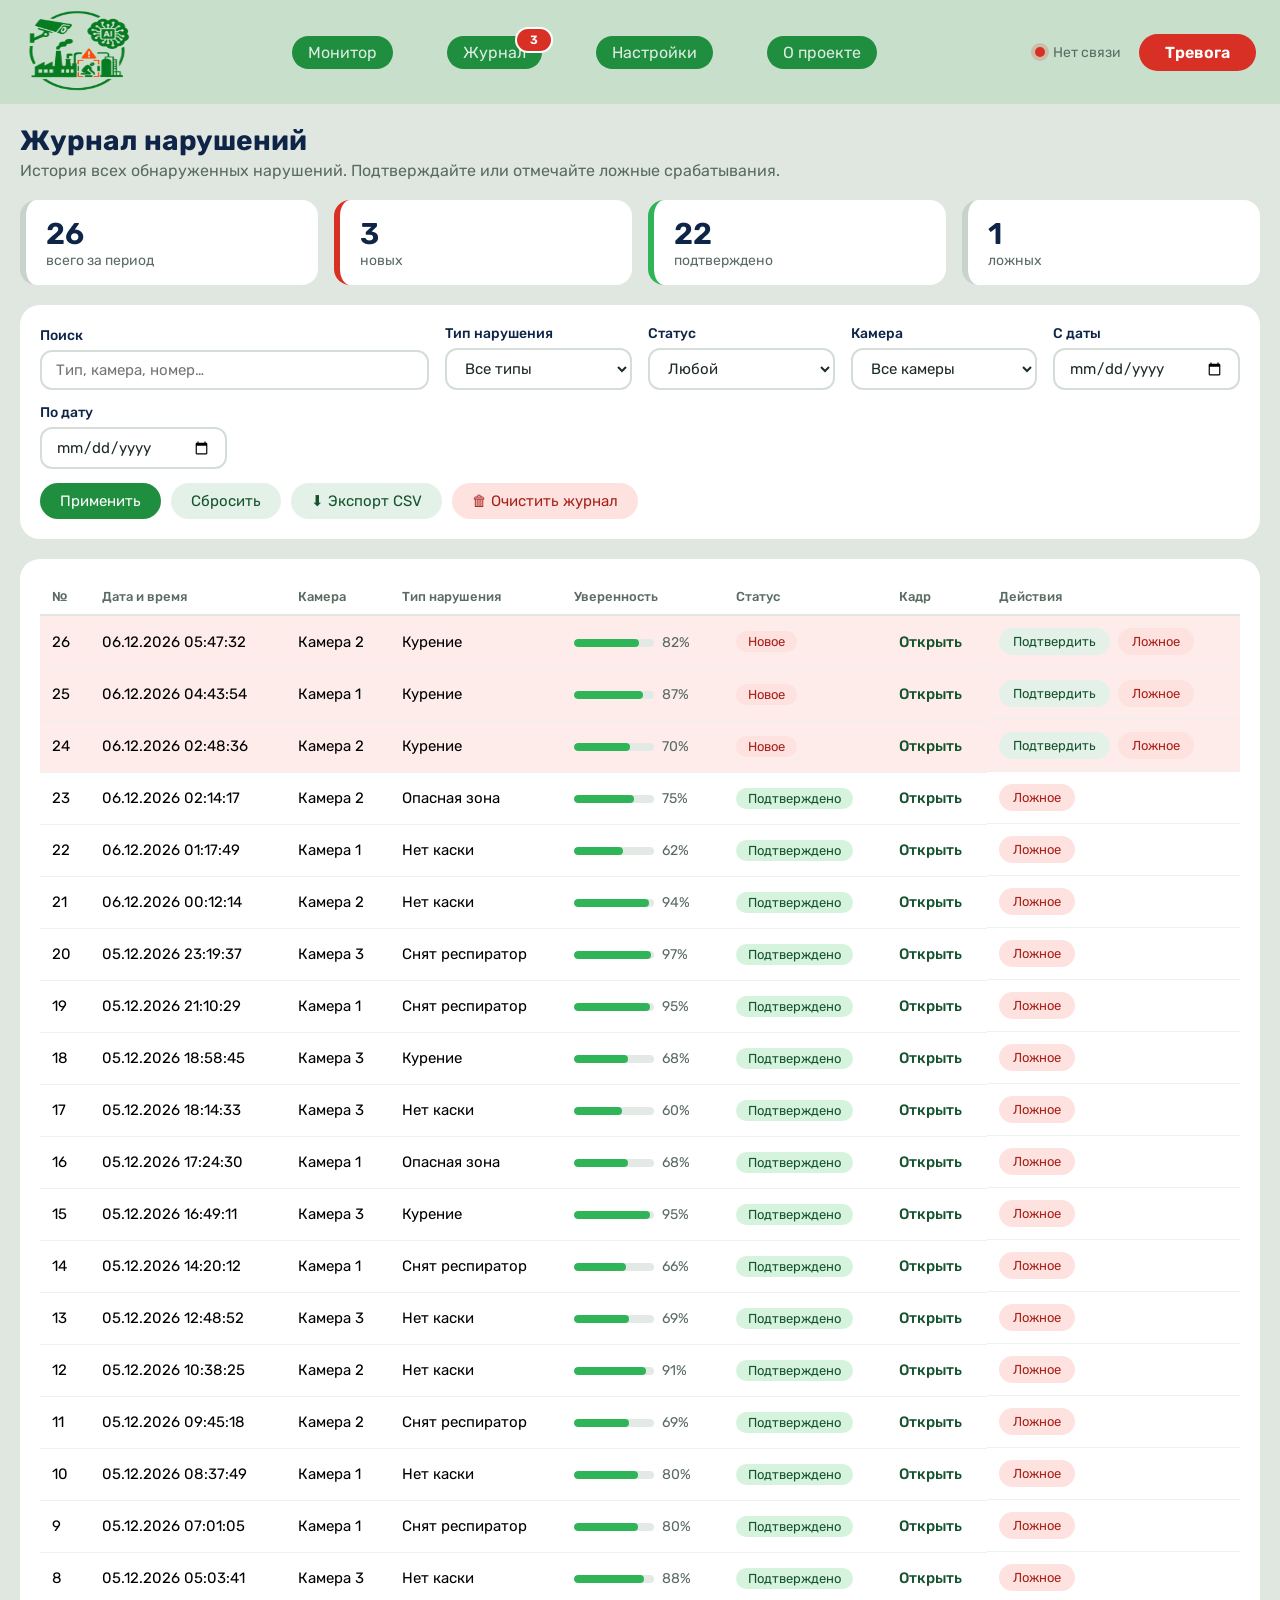
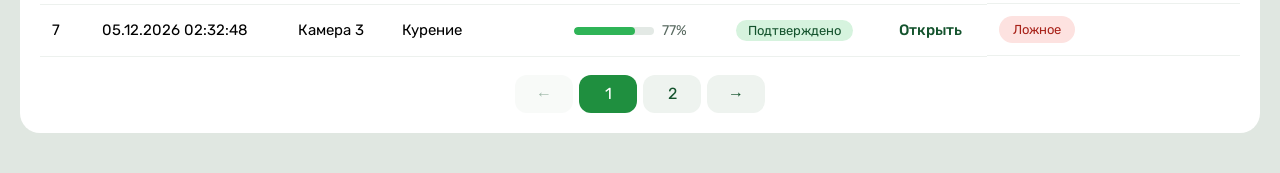
==== html/journal.html @ 4967e1d2 "added html, css, js files" ====
<!DOCTYPE html>
<html lang="ru">
    <head>
        <meta charset="UTF-8">
        <meta name="viewport" content="width=device-width, initial-scale=1">
        <title>Журнал — Maboy</title>
        <link rel="stylesheet" href="../css/stl_index.css">
        <link rel="stylesheet" href="../css/common.css">
        <link rel="stylesheet" href="../css/stl_journal.css">
    </head>
    <body>

        <header class="header">
            <a href="../html/index.html" class="logo_link">
                <img src="../img/5370939230688845784.png" width="130" height="100" alt="Maboy — на главную" class="logo">
            </a>

            <nav class="header_nav">
                <ul class="ul_nav">
                    <li><a href="../html/monitor.html">Монитор</a></li>
                    <li><a href="../html/journal.html" aria-current="page">Журнал</a></li>
                    <li><a href="../html/settings.html">Настройки</a></li>
                    <li><a href="../html/index.html">О проекте</a></li>
                </ul>
            </nav>

            <div class="header_right">
                <span class="status status_online" id="connection">
                    <span class="status_dot"></span>
                    <span class="status_text">Онлайн</span>
                </span>
                <button type="button" class="btn_alarm" id="alarm-btn">Тревога</button>
            </div>
        </header>

        <main class="page">

            <div class="page_head">
                <h1>Журнал нарушений</h1>
                <p>История всех обнаруженных нарушений. Подтверждайте или отмечайте ложные срабатывания.</p>
            </div>

            <!-- СЧЁТЧИКИ -->
            <section class="summary">
                <div class="sum_card">
                    <span class="sum_value" id="sum-total">0</span>
                    <span class="sum_label">всего за период</span>
                </div>
                <div class="sum_card sum_new">
                    <span class="sum_value" id="sum-new">0</span>
                    <span class="sum_label">новых</span>
                </div>
                <div class="sum_card sum_ok">
                    <span class="sum_value" id="sum-ok">0</span>
                    <span class="sum_label">подтверждено</span>
                </div>
                <div class="sum_card">
                    <span class="sum_value" id="sum-false">0</span>
                    <span class="sum_label">ложных</span>
                </div>
            </section>

            <!-- ФИЛЬТРЫ -->
            <form class="form_box filters" id="filters" action="#" method="get">
                <div class="field field_wide">
                    <label for="f-search">Поиск</label>
                    <input class="input" type="search" id="f-search" placeholder="Тип, камера, номер…">
                </div>

                <div class="field">
                    <label for="f-type">Тип нарушения</label>
                    <select class="input" id="f-type">
                        <option value="">Все типы</option>
                        <option value="no_helmet">Нет каски</option>
                        <option value="no_respirator">Снят респиратор</option>
                        <option value="danger_zone">Опасная зона</option>
                        <option value="smoking">Курение</option>
                        <option value="manual">Ручная тревога</option>
                    </select>
                </div>

                <div class="field">
                    <label for="f-status">Статус</label>
                    <select class="input" id="f-status">
                        <option value="">Любой</option>
                        <option value="new">Новое</option>
                        <option value="ok">Подтверждено</option>
                        <option value="false">Ложное</option>
                    </select>
                </div>

                <div class="field">
                    <label for="f-camera">Камера</label>
                    <select class="input" id="f-camera">
                        <option value="">Все камеры</option>
                        <option value="1">Камера 1</option>
                        <option value="2">Камера 2</option>
                        <option value="3">Камера 3</option>
                        <option value="manual">Вручную</option>
                    </select>
                </div>

                <div class="field">
                    <label for="f-from">С даты</label>
                    <input class="input" type="date" id="f-from">
                </div>

                <div class="field">
                    <label for="f-to">По дату</label>
                    <input class="input" type="date" id="f-to">
                </div>

                <div class="filter_actions">
                    <button type="submit" class="btn_tool btn_tool_main">Применить</button>
                    <button type="reset" class="btn_tool">Сбросить</button>
                    <button type="button" class="btn_tool" id="btn-export">⬇ Экспорт CSV</button>
                    <button type="button" class="btn_tool btn_danger" id="btn-clear">🗑 Очистить журнал</button>
                </div>
            </form>

            <!-- ТАБЛИЦА -->
            <section class="form_box">
                <div class="table_wrap">
                    <table class="journal_table">
                        <thead>
                            <tr>
                                <th scope="col">№</th>
                                <th scope="col">Дата и время</th>
                                <th scope="col">Камера</th>
                                <th scope="col">Тип нарушения</th>
                                <th scope="col">Уверенность</th>
                                <th scope="col">Статус</th>
                                <th scope="col">Кадр</th>
                                <th scope="col">Действия</th>
                            </tr>
                        </thead>
                        <!-- строки добавляет journal.js -->
                        <tbody id="journal-body"></tbody>
                    </table>
                </div>

                <!-- ПАГИНАЦИЯ -->
                <nav class="pagination" id="pagination" aria-label="Страницы журнала"></nav>
            </section>

        </main>

        <!-- ОКНО С КАДРОМ-ДОКАЗАТЕЛЬСТВОМ: открывается по адресу #frame -->
        <div class="modal" id="frame" role="dialog" aria-label="Кадр-доказательство">
            <a href="#" class="modal_bg" aria-label="Закрыть"></a>
            <div class="modal_card">
                <div class="modal_head">
                    <h2>Кадр-доказательство</h2>
                    <a href="#" class="modal_close" aria-label="Закрыть">✕</a>
                </div>
                <!-- содержимое подставляет journal.js -->
                <div class="modal_photo" id="modal-photo"></div>
                <p class="modal_info" id="modal-info"></p>
            </div>
        </div>

        <!-- Порядок важен: сначала хранилище, потом общее, потом скрипт страницы -->
        <script src="../js/store.js"></script>
        <script src="../js/common.js"></script>
        <script src="../js/journal.js"></script>
    </body>
</html>
---- css/stl_index.css ----
@import url('https://fonts.googleapis.com/css2?family=Rubik:ital,wght@0,300..900;1,300..900&display=swap');

body{
    font-family: 'Rubik';
    background-color: #e0e7e1;
    margin: 0;
}

header{
    position: sticky;
    background-color: #c8dfcc;
    display: flex;
    align-items: center;
    flex-wrap: wrap;
    top:0;
    z-index: 100;
}

ul{

    list-style: none;
}

.ul_nav{
    display: flex;
    gap: 54px;
}
.logo{
    margin-left: 12px;
    margin-right: 100px;
}
.ul_nav a{
    display: block;
    background-color: #1F8F3F;
    border-radius: 19px;
    padding: 7px 16px;
    text-decoration: none;
    color: #ddebe3;
    transition: box-shadow 0.3s, background-color 0.3s, transform 0.3s;
}
.ul_nav a:hover,
.ul_nav a:focus-visible{
    background-color: #40bc65;
    box-shadow: 0 0 10px #37c562, 0 0 25px rgba(47, 180, 87, 0.6);
    transform: translateY(-4px);
}


.hero{
    display: grid;
    grid-template-columns: 1.4fr 1fr;
    gap: 24px;
    align-items: center;
    background: linear-gradient(135deg, var(--navy), var(--navy-2));
    color: #fff;
    border-radius: var(--radius);
    padding: 36px;
}
 
.badge{
    display: inline-block;
    background-color: #8fe3ff;
    color: var(--navy);
    font-weight: 500;
    font-size: 14px;
    padding: 4px 14px;
    border-radius: 10px;
    margin-bottom: 16px;
}
 
.hero h1{
    font-size: clamp(24px, 3.2vw, 36px);
    line-height: 1.2;
    margin-bottom: 16px;
    color:#1F8F3F
}
.hero h2{
    color: #1F8F3F
}
 
.accent{ color: #4fd1ff; }
 
.hero p{
    color: #a7b1c4;
    max-width: 620px;
    margin-bottom: 24px;
}
 
.hero_actions{
    display: flex;
    flex-wrap: wrap;
    gap: 14px;
}
 
/* заглушка фото в hero */
.hero_visual{
    position: relative;
    min-height: 280px;
    border-radius: 16px;
    background: linear-gradient(160deg, #3a4a63, #1d2838);
    overflow: hidden;
}
 
.photo_label{
    position: absolute;
    left: 12px;
    bottom: 10px;
    font-size: 13px;
    color: rgba(255, 255, 255, 0.65);
}
 
.det{
    position: absolute;
    border: 3px solid;
    border-radius: 4px;
}
 
.det_tag{
    position: absolute;
    left: -3px;
    top: -26px;
    padding: 2px 8px;
    font-size: 12px;
    color: #fff;
    white-space: nowrap;
    border-radius: 4px 4px 0 0;
}
 
.det_ok{
    left: 14%;
    top: 24%;
    width: 36%;
    height: 56%;
    border-color: #2fb457;
}
.det_ok .det_tag{ background-color: #2fb457; }
 
.det_bad{
    left: 56%;
    top: 34%;
    width: 30%;
    height: 50%;
    border-color: var(--danger);
}
.det_bad .det_tag{ background-color: var(--danger); }
 
/* ---------- КАРТОЧКИ ---------- */
 
.cards{
    display: grid;
    grid-template-columns: repeat(3, 1fr);
    gap: 20px;
}
 
.card{
    background-color: var(--surface);
    border-radius: var(--radius);
    padding: 24px;
}
 
.card_head{
    display: flex;
    align-items: center;
    gap: 14px;
    margin-bottom: 14px;
}
 
.card h2{
    font-size: 22px;
    color: var(--navy);
}
 
.card p{
    color: #33433b;
    font-size: 15px;
}
 
.icon{
    display: grid;
    place-items: center;
    width: 44px;
    height: 44px;
    border-radius: 50%;
    font-size: 20px;
    flex-shrink: 0;
}
.icon_red{ background-color: #fde2e0; }
.icon_blue{ background-color: #dbe8ff; }
.icon_green{ background-color: #d6f3de; }
 
.check_list li{
    position: relative;
    padding-left: 30px;
    margin-bottom: 12px;
    font-size: 15px;
}
 
.check_list li::before{
    content: "✔";
    position: absolute;
    left: 0;
    color: var(--green);
    font-weight: 700;
}
 
/* ---------- ПРИМЕРЫ НАРУШЕНИЙ ---------- */
 
.examples{
    margin-left: 4px;
    display: grid;
    grid-template-columns: repeat(4, 1fr);
    gap: 18px;
}
 
.example{ margin: 0; }
 
.photo{
    position: relative;
    aspect-ratio: 4 / 3;
    background: linear-gradient(160deg, #b9c3bd, #8e9b94);
    border-radius: 12px;
    overflow: hidden;
    margin-bottom: 10px;
}
 
.photo .photo_label{
    color: rgba(0, 0, 0, 0.45);
}
 

 
.example figcaption{
    font-size: 18px;
    color: #cd1e07;
}
 
/* ---------- КАК ЭТО РАБОТАЕТ ---------- */
 
.steps{
    display: grid;
    grid-template-columns: repeat(7, 1fr);
    gap: 22px;
}
 
.step{
    position: relative;
    background-color: var(--surface);
    border-radius: 14px;
    padding: 16px 10px;
    text-align: center;
}
 
.step_icon{
    display: grid;
    place-items: center;
    width: 46px;
    height: 46px;
    margin: 0 auto 10px;
    border-radius: 12px;
    background-color: #e3f1e8;
    font-size: 22px;
}
 
.step h3{
    font-size: 14px;
    color: var(--navy);
    margin-bottom: 6px;
}
 
.step p{
    font-size: 12px;
    color: var(--muted);
}
 
/* стрелки между шагами */
.step:not(:last-child)::after{
    content: "→";
    position: absolute;
    right: -19px;
    top: 50%;
    transform: translateY(-50%);
    color: var(--green);
    font-size: 18px;
}
 
/* ---------- ПРИЗЫВ К ДЕЙСТВИЮ ---------- */
 
.cta{
    text-align: center;
    background-color: var(--surface);
    border-radius: var(--radius);
    padding: 36px 20px;
}
 
.cta h2{
    font-size: 24px;
    color: #1F8F3F;
    margin-bottom: 8px;
    text-decoration: none;
}
 
.cta p{
    color: var(--muted);
    margin-bottom: 20px;
}
.cta a{
    color: #1F8F3F;
    text-decoration: none;
}
/* ---------- ПЛАШКА LinQ ---------- */
 
.linq{
    display: flex;
    align-items: center;
    flex-wrap: wrap;
    gap: 20px 28px;
    background: linear-gradient(135deg, var(--navy), var(--navy-2));
    color: #fff;
    border-radius: var(--radius);
    padding: 24px 32px;
}
 
.linq_logo{
    font-size: 40px;
    font-weight: 700;
    letter-spacing: 1px;
    color : #4fd1ff
}
 
.linq p{
    flex: 1 1 260px;
    color:  #a7b1c4;;
}
 
.linq_note{
    max-width: 200px;
    font-size: 13px;
    color: #4fd1ff;
}
---- css/common.css ----
:root{
    --green: #1F8F3F;
    --green-light: #2FB457;
    --green-dark: #14532D;
    --navy: #0f2547;
    --danger: #d93025;
    --danger-dark: #a82219;
    --surface: #ffffff;
    --muted: #5a6b62;
}

/* ---------- ШАПКА: закрепление и правая часть ---------- */

.header{
    position: sticky;
    top: 0;
    z-index: 100;
    gap: 10px;
}

.logo_link{ display: block; }

.header_right{
    margin-left: auto;          /* прижимает блок к правому краю */
    display: flex;
    align-items: center;
    gap: 18px;
    padding-right: 24px;
}

/* индикатор связи */
.status{
    display: inline-flex;
    align-items: center;
    gap: 8px;
    font-size: 14px;
    color: var(--muted);
}

.status_dot{
    width: 10px;
    height: 10px;
    border-radius: 50%;
    background-color: #9aa5a0;
}

.status_online .status_dot{
    background-color: var(--green-light);
    box-shadow: 0 0 0 4px rgba(47, 180, 87, 0.2);
}

.status_offline .status_dot{
    background-color: var(--danger);
    box-shadow: 0 0 0 4px rgba(217, 48, 37, 0.2);
}

/* кнопка «Тревога» */
.btn_alarm{
    font-family: inherit;
    font-size: 16px;
    font-weight: 600;
    color: #fff;
    background-color: var(--danger);
    border: none;
    border-radius: 19px;
    padding: 9px 26px;
    cursor: pointer;
    transition: background-color 0.2s, box-shadow 0.3s, transform 0.2s;
}

.btn_alarm:hover,
.btn_alarm:focus-visible{
    background-color: var(--danger-dark);
    box-shadow: 0 0 10px var(--danger), 0 0 25px rgba(217, 48, 37, 0.55);
    transform: translateY(-2px);
}


/* ---------- ПЛАШКА ТРЕВОГИ ---------- */

.alert_banner{
    position: sticky;
    top: 0;
    z-index: 90;
    display: flex;
    align-items: center;
    gap: 14px;
    background-color: var(--danger);
    color: #fff;
    padding: 12px 24px;
    font-size: 16px;
}

.alert_banner[hidden]{ display: none; }

.alert_close{
    margin-left: auto;
    background: none;
    border: none;
    color: #fff;
    font-size: 18px;
    cursor: pointer;
}


/* ---------- КНОПКИ ---------- */

.toolbar{
    display: flex;
    flex-wrap: wrap;
    gap: 10px;
    margin: 16px 0;
}

.btn_tool{
    font-family: inherit;
    font-size: 15px;
    color: var(--green-dark);
    background-color: #e3f1e8;
    border: none;
    border-radius: 19px;
    padding: 9px 20px;
    cursor: pointer;
    transition: background-color 0.2s, box-shadow 0.3s;
}

.btn_tool:hover,
.btn_tool:focus-visible{
    background-color: #cfe8d8;
    box-shadow: 0 0 10px rgba(47, 180, 87, 0.5);
}

.btn_tool_main{
    background-color: var(--green);
    color: #fff;
}

.btn_tool_main:hover,
.btn_tool_main:focus-visible{
    background-color: var(--green-light);
}


/* ---------- ОБЩИЕ БЛОКИ СТРАНИЦ ---------- */

.page{
    max-width: 1500px;
    margin: 0 auto;
    padding: 20px 20px 40px;
    display: flex;
    flex-direction: column;
    gap: 20px;
}

.page_head h1{
    font-size: 28px;
    color: var(--navy);
    margin: 0 0 4px;
}

.page_head p{
    color: var(--muted);
    margin: 0;
}

.form_box{
    background-color: var(--surface);
    border-radius: 20px;
    padding: 20px;
}

.form_box h2{
    font-size: 20px;
    color: var(--navy);
    margin: 0 0 14px;
}

.btn_danger{
    background-color: #fde2e0;
    color: var(--danger-dark);
}

.btn_danger:hover,
.btn_danger:focus-visible{
    background-color: #fbcfcb;
    box-shadow: 0 0 10px rgba(217, 48, 37, 0.4);
}

/* поля ввода */
.field{
    display: flex;
    flex-direction: column;
    gap: 6px;
}

.field label,
.field_label{
    font-size: 14px;
    font-weight: 500;
    color: var(--navy);
}

.input{
    font-family: inherit;
    font-size: 15px;
    color: #1d2b24;
    background-color: #fff;
    border: 2px solid #d5ddd8;
    border-radius: 12px;
    padding: 9px 14px;
    min-width: 0;
    transition: border-color 0.2s, box-shadow 0.2s;
}

.input:focus{
    outline: none;
    border-color: var(--green);
    box-shadow: 0 0 0 4px rgba(47, 180, 87, 0.2);
}

/* бейджи статусов */
.badge_status{
    display: inline-block;
    font-size: 13px;
    padding: 3px 12px;
    border-radius: 999px;
}

.badge_new{   background-color: #fde2e0; color: var(--danger-dark); }
.badge_ok{    background-color: #d6f3de; color: var(--green-dark); }
.badge_false{ background-color: #e6e9e7; color: #5d6762; }


/* ---------- СОСТОЯНИЯ СВЯЗИ ---------- */

.status_wait .status_dot{
    background-color: #f59e0b;
    box-shadow: 0 0 0 4px rgba(245, 158, 11, 0.2);
}

.status_demo .status_dot{
    background-color: #f59e0b;
    box-shadow: 0 0 0 4px rgba(245, 158, 11, 0.25);
}

.status_demo .status_text{ color: #9a5b00; font-weight: 500; }

/* ---------- СЧЁТЧИК НОВЫХ НА КНОПКЕ «ЖУРНАЛ» ---------- */

.ul_nav a{ position: relative; }

.nav_badge{
    position: absolute;
    top: -7px;
    right: -9px;
    display: grid;
    place-items: center;
    min-width: 22px;
    height: 22px;
    padding: 0 6px;
    border-radius: 999px;
    background-color: var(--danger);
    color: #fff;
    font-size: 12px;
    font-weight: 600;
    line-height: 1;
    box-shadow: 0 0 0 2px #fff;
}

.nav_badge[hidden]{ display: none; }

/* ---------- ВСПЛЫВАЮЩЕЕ СООБЩЕНИЕ ---------- */

.toast{
    position: fixed;
    left: 50%;
    bottom: 28px;
    z-index: 300;
    max-width: min(560px, calc(100vw - 32px));
    padding: 12px 22px;
    border-radius: 14px;
    background-color: var(--navy);
    color: #fff;
    font-size: 15px;
    text-align: center;
    box-shadow: 0 8px 30px rgba(0, 0, 0, 0.25);
    opacity: 0;
    transform: translate(-50%, 16px);
    pointer-events: none;
    transition: opacity 0.25s, transform 0.25s;
}

.toast_show{
    opacity: 1;
    transform: translate(-50%, 0);
}

/* пустая строка таблицы */
.empty_cell{
    text-align: center;
    color: var(--muted);
    padding: 28px 10px !important;
}

@media (max-width: 1000px){
    .header_right{ margin-left: 0; padding: 0 16px 10px; width: 100%; }
}
---- css/stl_journal.css ----
/* Стили только страницы «Журнал». Подключается после style.css и common.css */

/* ---------- СЧЁТЧИКИ ---------- */

.summary{
    display: grid;
    grid-template-columns: repeat(4, 1fr);
    gap: 16px;
}

.sum_card{
    display: flex;
    flex-direction: column;
    background-color: var(--surface);
    border-radius: 16px;
    padding: 16px 20px;
    border-left: 6px solid #c9d3cd;
}

.sum_new{ border-left-color: var(--danger); }
.sum_ok{  border-left-color: var(--green-light); }

.sum_value{
    font-size: 30px;
    font-weight: 600;
    color: var(--navy);
    line-height: 1.2;
}

.sum_label{
    font-size: 14px;
    color: var(--muted);
}

/* ---------- ФИЛЬТРЫ ---------- */

.filters{
    display: grid;
    grid-template-columns: repeat(auto-fit, minmax(170px, 1fr));
    gap: 14px 16px;
    align-items: end;
}

.field_wide{
    grid-column: span 2;
}

.filter_actions{
    grid-column: 1 / -1;
    display: flex;
    flex-wrap: wrap;
    gap: 10px;
}

/* ---------- ТАБЛИЦА ЖУРНАЛА ---------- */

.table_wrap{ overflow-x: auto; }

.journal_table{
    width: 100%;
    border-collapse: collapse;
    font-size: 15px;
}

.journal_table th{
    text-align: left;
    font-weight: 500;
    font-size: 13px;
    color: var(--muted);
    padding: 10px 12px;
    border-bottom: 2px solid #e0e7e1;
    white-space: nowrap;
}

.journal_table td{
    padding: 12px;
    border-bottom: 1px solid #edf1ee;
    white-space: nowrap;
    vertical-align: middle;
}

.journal_table tbody tr:hover{ background-color: #f5f8f6; }

.row_new{ background-color: #fdecea; }
.row_new:hover{ background-color: #fbdedb !important; }

/* полоска уверенности */
.conf{
    display: inline-block;
    vertical-align: middle;
    width: 80px;
    height: 8px;
    background-color: #e3e9e5;
    border-radius: 999px;
    overflow: hidden;
    margin-right: 8px;
}

.conf_bar{
    display: block;
    height: 100%;
    background-color: var(--green-light);
    border-radius: 999px;
}

.conf_low{ background-color: #f59e0b; }

.conf_num{
    font-size: 14px;
    color: var(--muted);
}

.frame_link{
    color: var(--green-dark);
    text-decoration: none;
    font-weight: 500;
}

.frame_link:hover{ text-decoration: underline; }

.actions{ display: flex; gap: 8px; }

.btn_small{
    font-size: 13px;
    padding: 6px 14px;
}

/* ---------- ПАГИНАЦИЯ ---------- */

.pagination{
    display: flex;
    justify-content: center;
    align-items: center;
    flex-wrap: wrap;
    gap: 6px;
    margin-top: 18px;
}

.page_link{
    display: grid;
    place-items: center;
    min-width: 38px;
    height: 38px;
    padding: 0 10px;
    border-radius: 12px;
    background-color: #eef3ef;
    color: var(--green-dark);
    text-decoration: none;
    transition: background-color 0.2s;
}

.page_link:hover{ background-color: #d9e8de; }

.page_current{
    background-color: var(--green);
    color: #fff;
}

.page_current:hover{ background-color: var(--green); }

.page_dots{ color: var(--muted); padding: 0 4px; }

/* ---------- МОДАЛЬНОЕ ОКНО (на :target, без JS) ---------- */

.modal{
    position: fixed;
    inset: 0;
    z-index: 200;
    display: none;
    align-items: center;
    justify-content: center;
    padding: 16px;
}

.modal:target{ display: flex; }

.modal_bg{
    position: absolute;
    inset: 0;
    background-color: rgba(10, 20, 35, 0.65);
}

.modal_card{
    position: relative;
    width: min(760px, 100%);
    background-color: var(--surface);
    border-radius: 20px;
    padding: 20px;
}

.modal_head{
    display: flex;
    align-items: center;
    justify-content: space-between;
    margin-bottom: 14px;
}

.modal_head h2{
    margin: 0;
    font-size: 20px;
    color: var(--navy);
}

.modal_close{
    color: var(--muted);
    text-decoration: none;
    font-size: 20px;
    padding: 4px 8px;
}

.modal_close:hover{ color: var(--danger); }

.modal_photo{
    position: relative;
    aspect-ratio: 16 / 9;
    background: linear-gradient(160deg, #26334a, #0f1722);
    border-radius: 14px;
    display: grid;
    place-items: center;
    color: rgba(255, 255, 255, 0.65);
    overflow: hidden;
}

.modal_photo img{
    position: absolute;
    inset: 0;
    width: 100%;
    height: 100%;
    object-fit: contain;
}

.modal_info{
    margin: 12px 0 0;
    color: var(--muted);
    font-size: 14px;
}

/* рамка-пример внутри модалки (как на странице «Монитор») */
.demo_box{
    position: absolute;
    left: 62%;
    top: 22%;
    width: 15%;
    height: 56%;
    border: 3px solid var(--danger);
}

.demo_tag{
    position: absolute;
    left: -3px;
    top: -26px;
    background-color: var(--danger);
    color: #fff;
    font-size: 13px;
    padding: 3px 9px;
    white-space: nowrap;
    border-radius: 4px 4px 0 0;
}

/* ---------- АДАПТИВ ---------- */

@media (max-width: 1000px){
    .summary{ grid-template-columns: repeat(2, 1fr); }
}

@media (max-width: 560px){
    .field_wide{ grid-column: auto; }
    .form_box{ padding: 14px; }
}

/* ---------- СОСТОЯНИЯ, КОТОРЫМИ УПРАВЛЯЕТ JS ---------- */

.page_link[aria-disabled="true"]{
    opacity: 0.4;
    pointer-events: none;
}

.btn_tool.btn_danger{ background-color: #fde2e0; color: var(--danger-dark); }
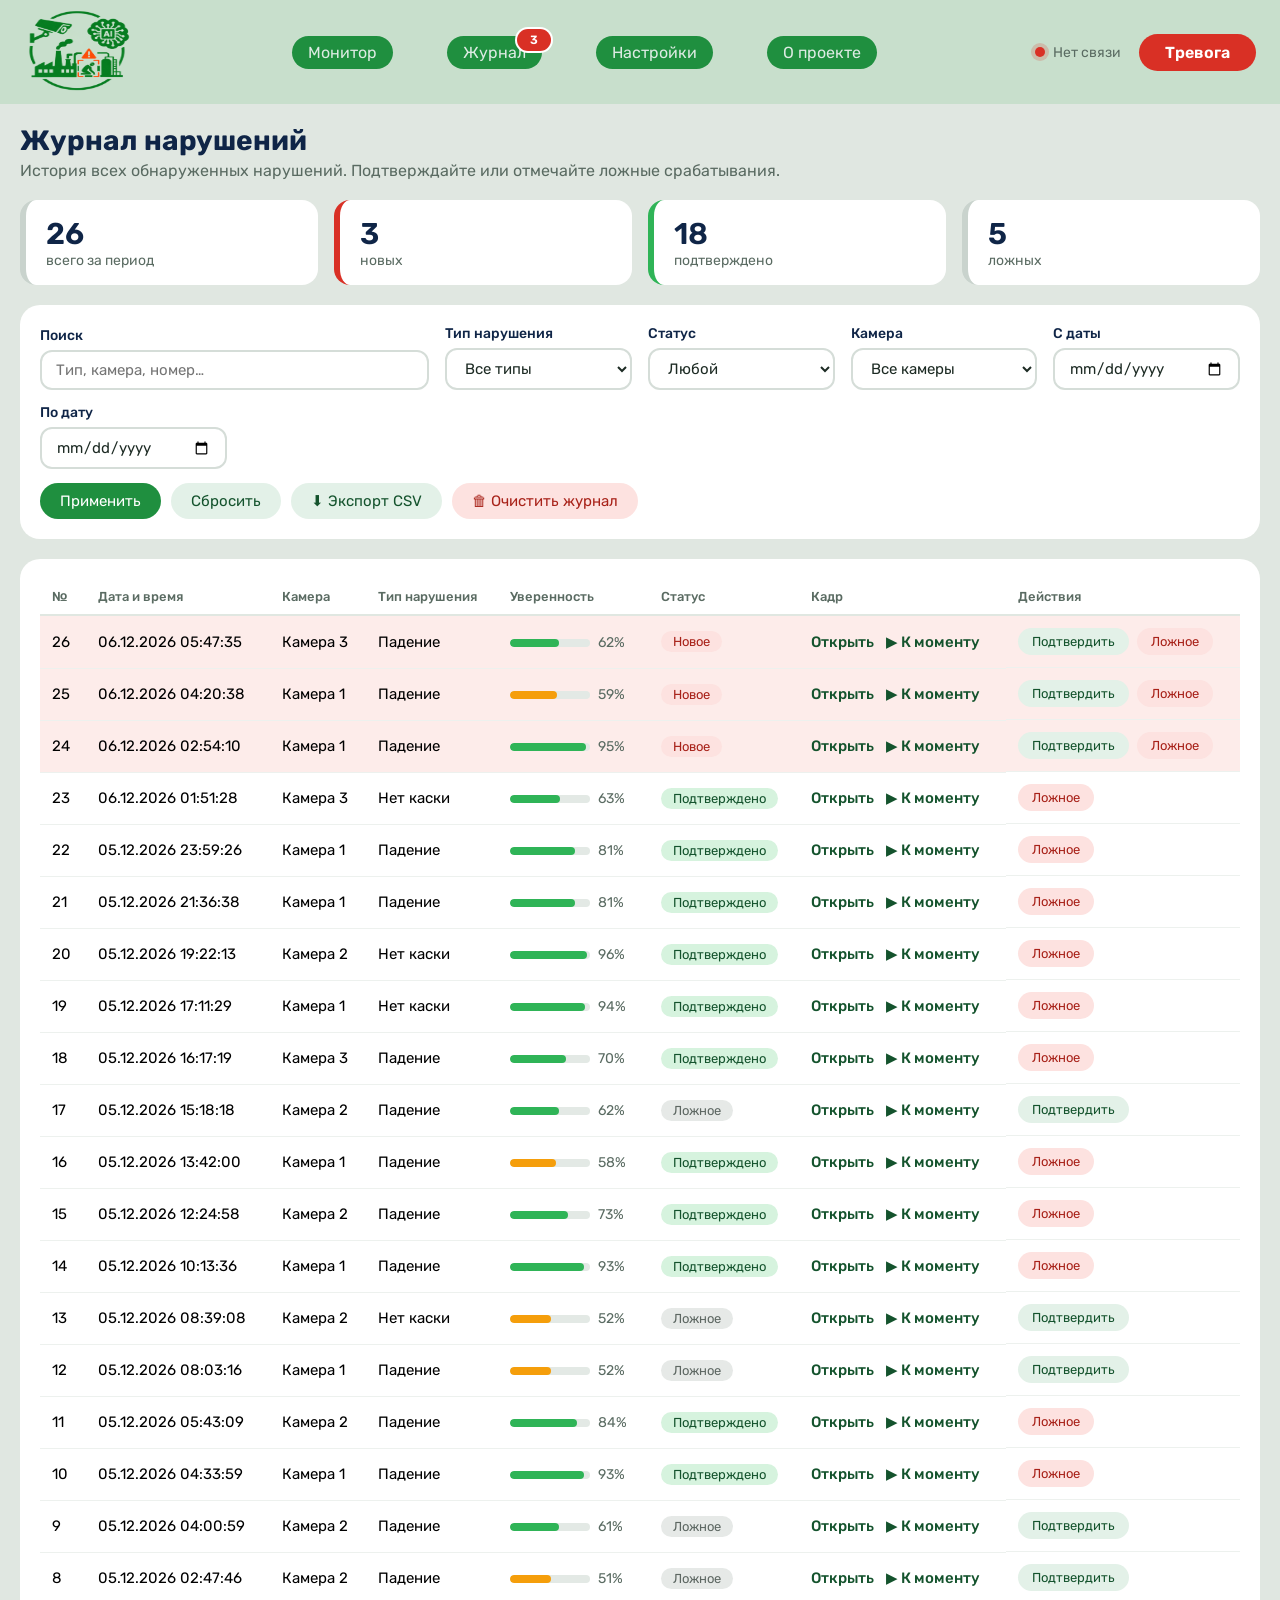
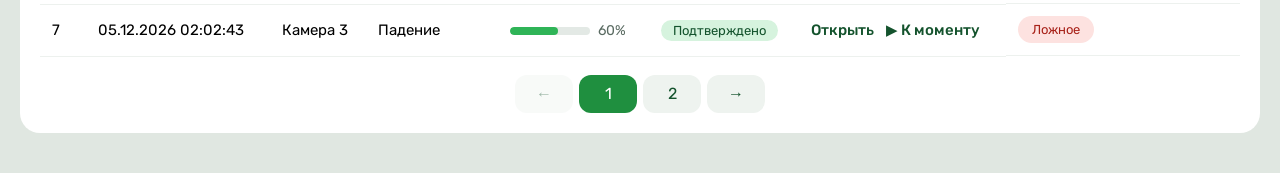
==== commit 9947b3b5: "Add files via upload" ====
--- a/html/journal.html
+++ b/html/journal.html
@@ -12,7 +12,7 @@
 
         <header class="header">
             <a href="../html/index.html" class="logo_link">
-                <img src="../img/5370939230688845784.png" width="130" height="100" alt="Maboy — на главную" class="logo">
+                <img src="../img/5370939230688845784.png" width="130" height="100" alt="На главную" class="logo">
             </a>
 
             <nav class="header_nav">
@@ -72,9 +72,7 @@
                     <select class="input" id="f-type">
                         <option value="">Все типы</option>
                         <option value="no_helmet">Нет каски</option>
-                        <option value="no_respirator">Снят респиратор</option>
-                        <option value="danger_zone">Опасная зона</option>
-                        <option value="smoking">Курение</option>
+                        <option value="fall">Падение</option>
                         <option value="manual">Ручная тревога</option>
                     </select>
                 </div>
@@ -93,9 +91,7 @@
                     <label for="f-camera">Камера</label>
                     <select class="input" id="f-camera">
                         <option value="">Все камеры</option>
-                        <option value="1">Камера 1</option>
-                        <option value="2">Камера 2</option>
-                        <option value="3">Камера 3</option>
+                        <!-- номера камер добавляет journal.js по настройкам -->
                         <option value="manual">Вручную</option>
                     </select>
                 </div>
@@ -159,7 +155,6 @@
             </div>
         </div>
 
-        <!-- Порядок важен: сначала хранилище, потом общее, потом скрипт страницы -->
         <script src="../js/store.js"></script>
         <script src="../js/common.js"></script>
         <script src="../js/journal.js"></script>
--- a/css/stl_index.css
+++ b/css/stl_index.css
@@ -273,7 +273,7 @@
     color: var(--muted);
 }
  
-/* стрелки между шагами */
+
 .step:not(:last-child)::after{
     content: "→";
     position: absolute;
@@ -284,7 +284,7 @@
     font-size: 18px;
 }
  
-/* ---------- ПРИЗЫВ К ДЕЙСТВИЮ ---------- */
+
  
 .cta{
     text-align: center;
--- a/css/common.css
+++ b/css/common.css
@@ -23,7 +23,7 @@
 .logo_link{ display: block; }
 
 .header_right{
-    margin-left: auto;          /* прижимает блок к правому краю */
+    margin-left: auto;          
     display: flex;
     align-items: center;
     gap: 18px;
--- a/css/stl_journal.css
+++ b/css/stl_journal.css
@@ -275,4 +275,19 @@
     pointer-events: none;
 }
 
-.btn_tool.btn_danger{ background-color: #fde2e0; color: var(--danger-dark); }+.btn_tool.btn_danger{ background-color: #fde2e0; color: var(--danger-dark); }
+
+
+/* ---------- ССЫЛКА «К МОМЕНТУ» ---------- */
+
+.frame_cell{ white-space: nowrap; }
+
+.moment_link{
+    display: inline-block;
+    margin-left: 12px;
+    color: var(--green-dark);
+    font-weight: 500;
+    text-decoration: none;
+}
+
+.moment_link:hover{ text-decoration: underline; }
